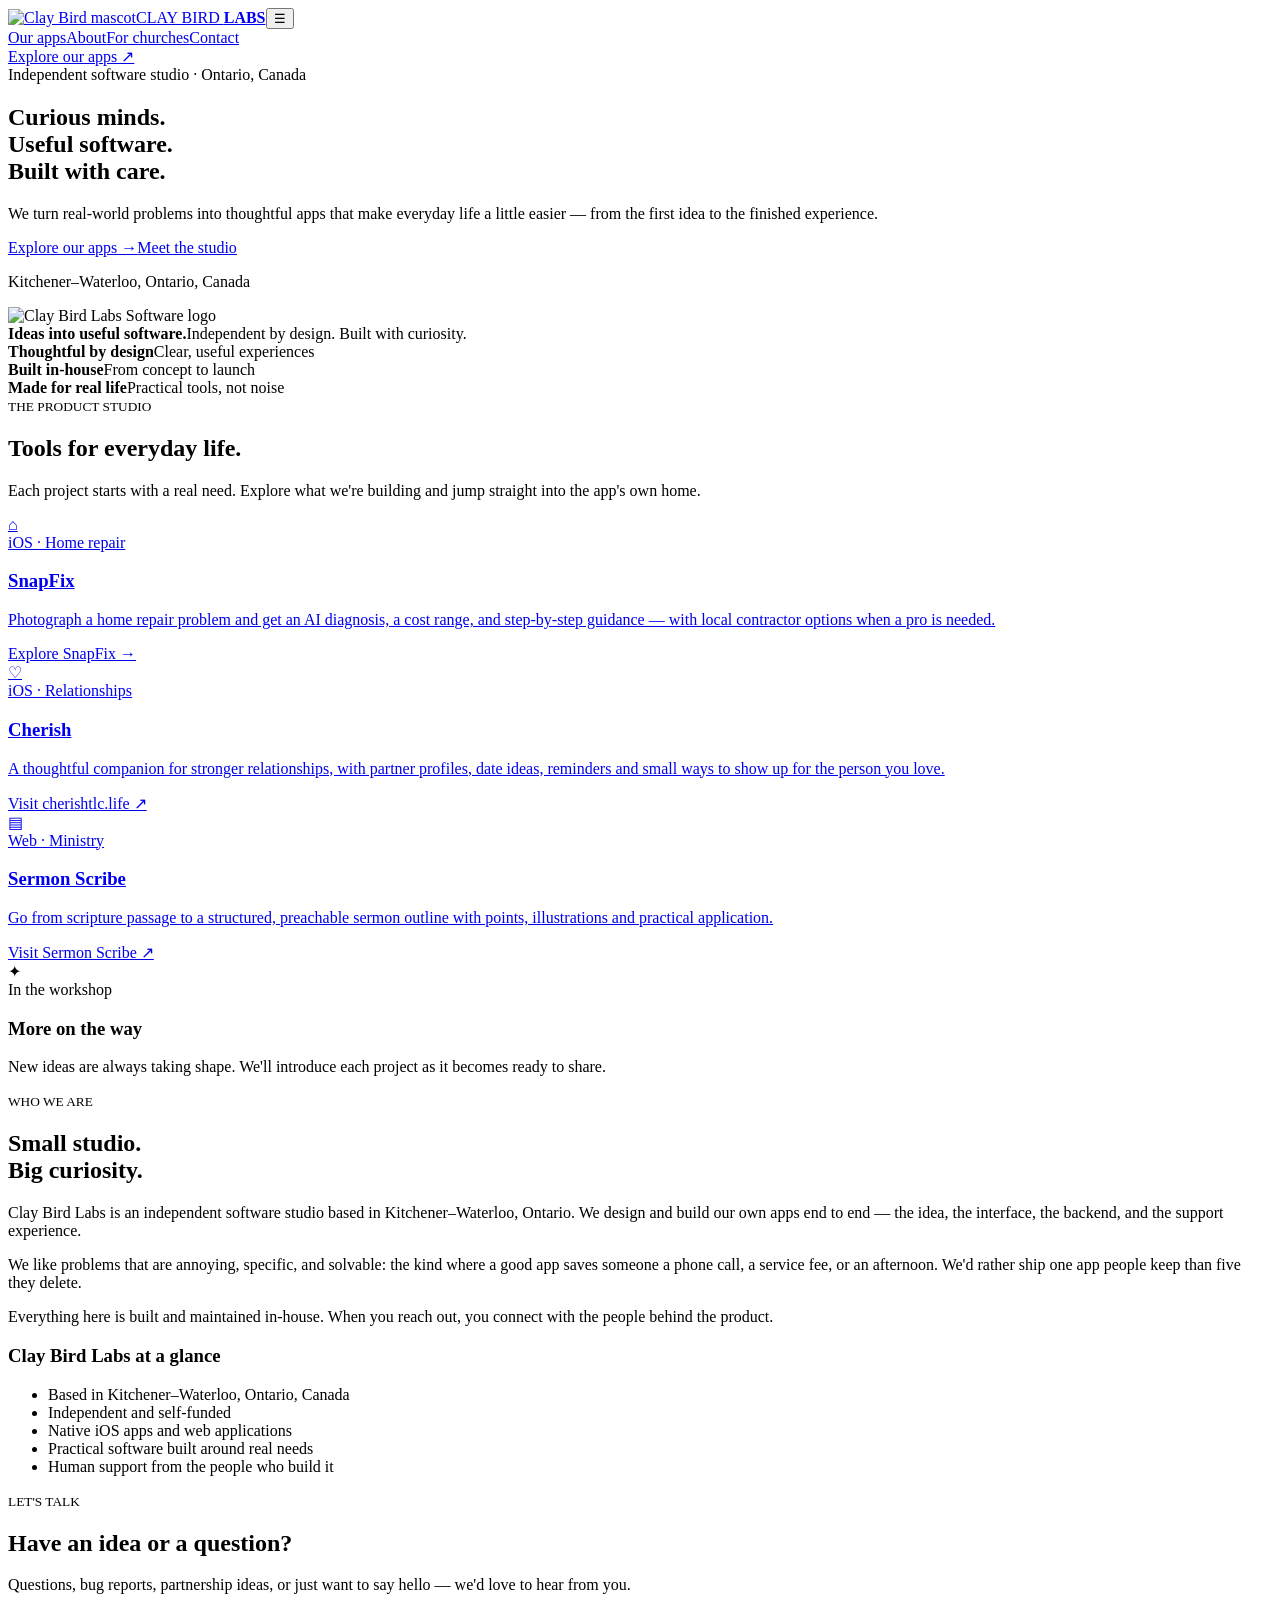
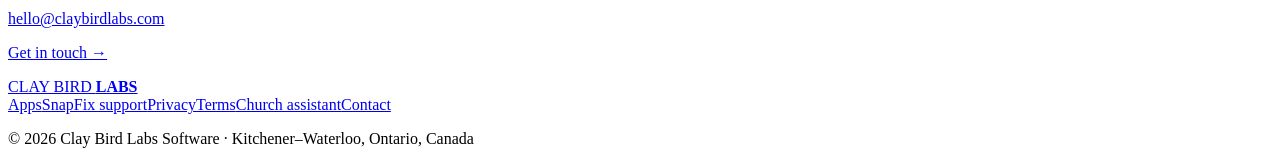
==== index.html @ 5f4f7b2f "Add index.html" ====
<!doctype html>
<html lang="en"><head><meta charset="utf-8"><meta name="viewport" content="width=device-width,initial-scale=1"><title>Clay Bird Labs Software</title><meta name="description" content="Curious minds. Useful software. Built with care."><meta name="theme-color" content="#07152b"><link rel="icon" href="favicon.svg" type="image/svg+xml"><link rel="preconnect" href="https://fonts.googleapis.com"><link rel="preconnect" href="https://fonts.gstatic.com" crossorigin><link href="https://fonts.googleapis.com/css2?family=DM+Sans:wght@400;500;600;700&family=Space+Grotesk:wght@500;600;700&display=swap" rel="stylesheet"><link rel="stylesheet" href="styles.css"></head><body><div class="ambient"></div>
<header class="nav"><div class="wrap navin"><a class="brand" href="#top"><img src="assets/claybird-bird-mascot.webp" alt="Clay Bird mascot"><span>CLAY BIRD <b>LABS</b></span></a><button class="menu" id="menu" aria-label="Toggle navigation">☰</button><nav class="links" id="links"><a href="#apps">Our apps</a><a href="#about">About</a><a href="church-assistant/">For churches</a><a href="#contact">Contact</a></nav><a class="nav-cta" href="#apps">Explore our apps ↗</a></div></header>
<main id="top"><section class="hero"><div class="wrap hero-grid"><div><span class="eyebrow">Independent software studio · Ontario, Canada</span><h1>Curious minds.<br><span class="blue">Useful software.</span><br><span class="orange">Built with care.</span></h1><p class="hero-copy">We turn real-world problems into thoughtful apps that make everyday life a little easier — from the first idea to the finished experience.</p><div class="actions"><a class="btn primary" href="#apps">Explore our apps →</a><a class="btn secondary" href="#about">Meet the studio</a></div><p class="location">Kitchener–Waterloo, Ontario, Canada</p></div><div class="logo-panel"><img src="assets/claybird-labs-logo.webp" alt="Clay Bird Labs Software logo"><div class="panel-caption"><strong>Ideas into useful software.</strong><span>Independent by design. Built with curiosity.</span></div></div></div></section>
<div class="strip"><div class="wrap stripin"><div><strong>Thoughtful by design</strong><span>Clear, useful experiences</span></div><div><strong>Built in-house</strong><span>From concept to launch</span></div><div><strong>Made for real life</strong><span>Practical tools, not noise</span></div></div></div>
<section id="apps"><div class="wrap"><div class="section-top"><div><small>THE PRODUCT STUDIO</small><h2>Tools for everyday life.</h2></div><p>Each project starts with a real need. Explore what we're building and jump straight into the app's own home.</p></div><div class="apps">
<a class="app" href="snapfix/"><div class="app-icon">⌂</div><span class="tag">iOS · Home repair</span><h3>SnapFix</h3><p>Photograph a home repair problem and get an AI diagnosis, a cost range, and step-by-step guidance — with local contractor options when a pro is needed.</p><span class="more">Explore SnapFix →</span></a>
<a class="app" href="https://cherishtlc.life/" target="_blank" rel="noopener"><div class="app-icon">♡</div><span class="tag">iOS · Relationships</span><h3>Cherish</h3><p>A thoughtful companion for stronger relationships, with partner profiles, date ideas, reminders and small ways to show up for the person you love.</p><span class="more">Visit cherishtlc.life ↗</span></a>
<a class="app" href="https://sermon-scribe.com/" target="_blank" rel="noopener"><div class="app-icon">▤</div><span class="tag">Web · Ministry</span><h3>Sermon Scribe</h3><p>Go from scripture passage to a structured, preachable sermon outline with points, illustrations and practical application.</p><span class="more">Visit Sermon Scribe ↗</span></a>
<div class="app coming"><div class="app-icon">✦</div><span class="tag">In the workshop</span><h3>More on the way</h3><p>New ideas are always taking shape. We'll introduce each project as it becomes ready to share.</p></div></div></div></section>
<section id="about"><div class="wrap about"><div><small>WHO WE ARE</small><h2>Small studio.<br>Big curiosity.</h2><p>Clay Bird Labs is an independent software studio based in Kitchener–Waterloo, Ontario. We design and build our own apps end to end — the idea, the interface, the backend, and the support experience.</p><p>We like problems that are annoying, specific, and solvable: the kind where a good app saves someone a phone call, a service fee, or an afternoon. We'd rather ship one app people keep than five they delete.</p><p>Everything here is built and maintained in-house. When you reach out, you connect with the people behind the product.</p></div><aside class="facts"><h3>Clay Bird Labs at a glance</h3><ul><li>Based in Kitchener–Waterloo, Ontario, Canada</li><li>Independent and self-funded</li><li>Native iOS apps and web applications</li><li>Practical software built around real needs</li><li>Human support from the people who build it</li></ul></aside></div></section>
<section id="contact"><div class="wrap"><div class="contact"><small>LET'S TALK</small><h2>Have an idea or a question?</h2><p>Questions, bug reports, partnership ideas, or just want to say hello — we'd love to hear from you.</p><a class="email" href="mailto:hello@claybirdlabs.com">hello@claybirdlabs.com</a><p><a class="btn primary" href="mailto:hello@claybirdlabs.com">Get in touch →</a></p></div></div></section></main>
<footer><div class="wrap foot"><a class="brand" href="#top"><img src="assets/claybird-bird-mascot.webp" alt=""><span>CLAY BIRD <b>LABS</b></span></a><nav><a href="#apps">Apps</a><a href="snapfix/support.html">SnapFix support</a><a href="snapfix/privacy.html">Privacy</a><a href="snapfix/terms.html">Terms</a><a href="church-assistant/">Church assistant</a><a href="mailto:hello@claybirdlabs.com">Contact</a></nav><p>© <span id="year"></span> Clay Bird Labs Software · Kitchener–Waterloo, Ontario, Canada</p></div></footer>
<script>const m=document.getElementById('menu'),l=document.getElementById('links');m.addEventListener('click',()=>l.classList.toggle('open'));l.querySelectorAll('a').forEach(a=>a.addEventListener('click',()=>l.classList.remove('open')));document.getElementById('year').textContent=new Date().getFullYear();</script></body></html>
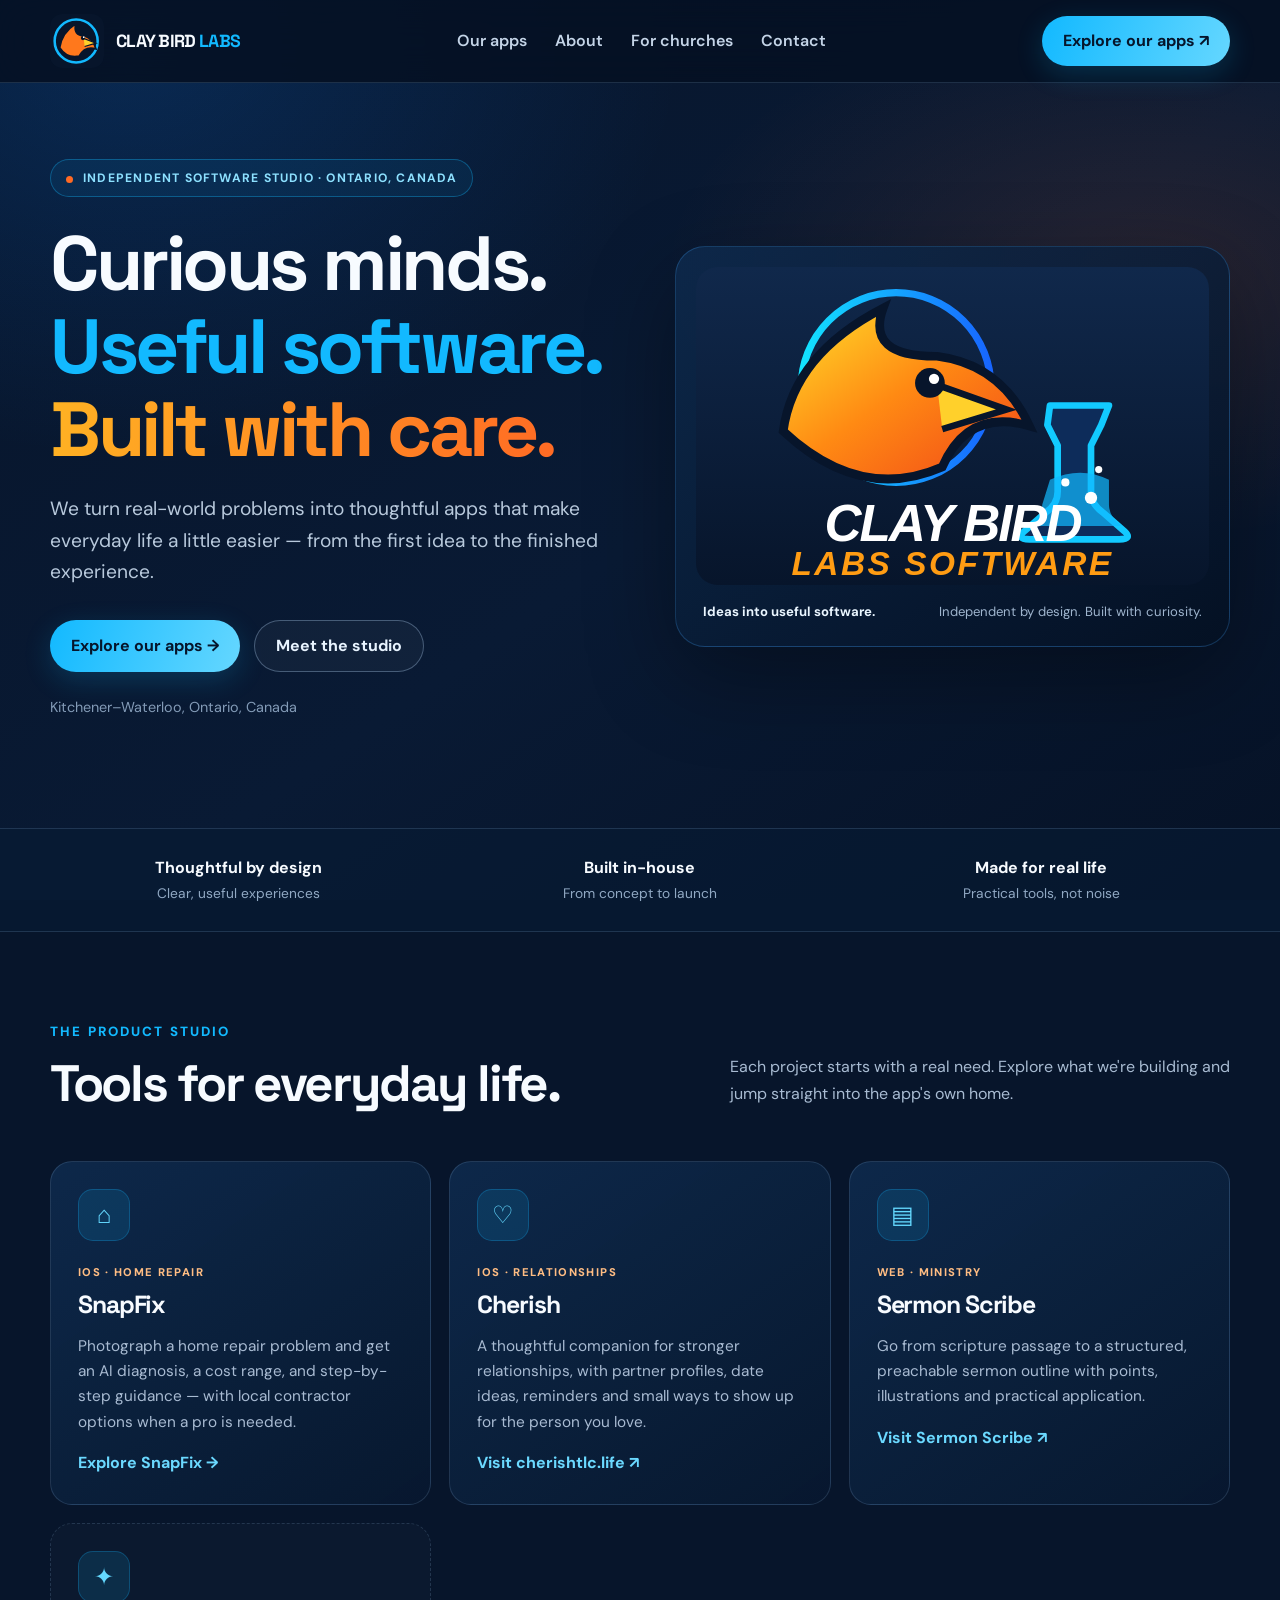
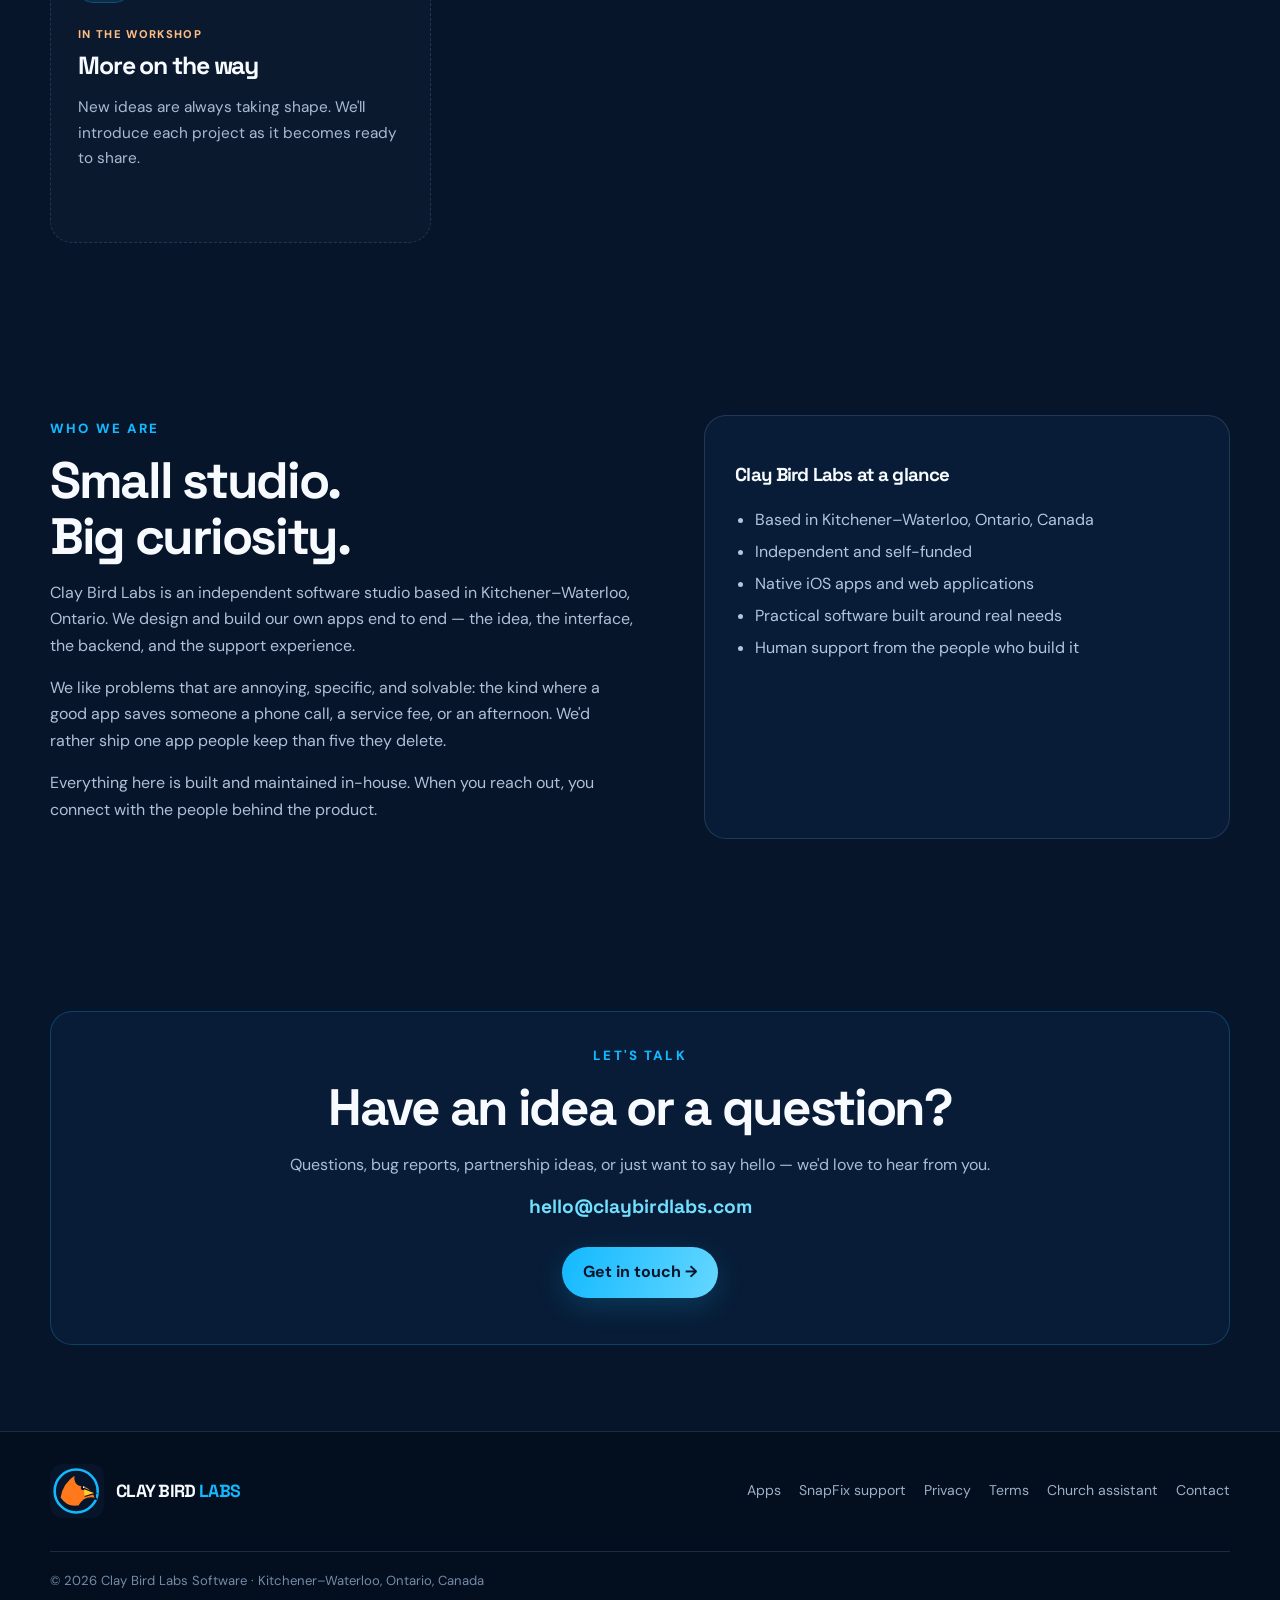
==== commit ca1396c6: "Connect live logo and mascot artwork" ====
--- a/index.html
+++ b/index.html
@@ -1,7 +1,7 @@
 <!doctype html>
 <html lang="en"><head><meta charset="utf-8"><meta name="viewport" content="width=device-width,initial-scale=1"><title>Clay Bird Labs Software</title><meta name="description" content="Curious minds. Useful software. Built with care."><meta name="theme-color" content="#07152b"><link rel="icon" href="favicon.svg" type="image/svg+xml"><link rel="preconnect" href="https://fonts.googleapis.com"><link rel="preconnect" href="https://fonts.gstatic.com" crossorigin><link href="https://fonts.googleapis.com/css2?family=DM+Sans:wght@400;500;600;700&family=Space+Grotesk:wght@500;600;700&display=swap" rel="stylesheet"><link rel="stylesheet" href="styles.css"></head><body><div class="ambient"></div>
-<header class="nav"><div class="wrap navin"><a class="brand" href="#top"><img src="assets/claybird-bird-mascot.webp" alt="Clay Bird mascot"><span>CLAY BIRD <b>LABS</b></span></a><button class="menu" id="menu" aria-label="Toggle navigation">☰</button><nav class="links" id="links"><a href="#apps">Our apps</a><a href="#about">About</a><a href="church-assistant/">For churches</a><a href="#contact">Contact</a></nav><a class="nav-cta" href="#apps">Explore our apps ↗</a></div></header>
-<main id="top"><section class="hero"><div class="wrap hero-grid"><div><span class="eyebrow">Independent software studio · Ontario, Canada</span><h1>Curious minds.<br><span class="blue">Useful software.</span><br><span class="orange">Built with care.</span></h1><p class="hero-copy">We turn real-world problems into thoughtful apps that make everyday life a little easier — from the first idea to the finished experience.</p><div class="actions"><a class="btn primary" href="#apps">Explore our apps →</a><a class="btn secondary" href="#about">Meet the studio</a></div><p class="location">Kitchener–Waterloo, Ontario, Canada</p></div><div class="logo-panel"><img src="assets/claybird-labs-logo.webp" alt="Clay Bird Labs Software logo"><div class="panel-caption"><strong>Ideas into useful software.</strong><span>Independent by design. Built with curiosity.</span></div></div></div></section>
+<header class="nav"><div class="wrap navin"><a class="brand" href="#top"><img src="assets/claybird-bird-mascot.svg" alt="Clay Bird mascot"><span>CLAY BIRD <b>LABS</b></span></a><button class="menu" id="menu" aria-label="Toggle navigation">☰</button><nav class="links" id="links"><a href="#apps">Our apps</a><a href="#about">About</a><a href="church-assistant/">For churches</a><a href="#contact">Contact</a></nav><a class="nav-cta" href="#apps">Explore our apps ↗</a></div></header>
+<main id="top"><section class="hero"><div class="wrap hero-grid"><div><span class="eyebrow">Independent software studio · Ontario, Canada</span><h1>Curious minds.<br><span class="blue">Useful software.</span><br><span class="orange">Built with care.</span></h1><p class="hero-copy">We turn real-world problems into thoughtful apps that make everyday life a little easier — from the first idea to the finished experience.</p><div class="actions"><a class="btn primary" href="#apps">Explore our apps →</a><a class="btn secondary" href="#about">Meet the studio</a></div><p class="location">Kitchener–Waterloo, Ontario, Canada</p></div><div class="logo-panel"><img src="assets/claybird-labs-logo.svg" alt="Clay Bird Labs Software logo"><div class="panel-caption"><strong>Ideas into useful software.</strong><span>Independent by design. Built with curiosity.</span></div></div></div></section>
 <div class="strip"><div class="wrap stripin"><div><strong>Thoughtful by design</strong><span>Clear, useful experiences</span></div><div><strong>Built in-house</strong><span>From concept to launch</span></div><div><strong>Made for real life</strong><span>Practical tools, not noise</span></div></div></div>
 <section id="apps"><div class="wrap"><div class="section-top"><div><small>THE PRODUCT STUDIO</small><h2>Tools for everyday life.</h2></div><p>Each project starts with a real need. Explore what we're building and jump straight into the app's own home.</p></div><div class="apps">
 <a class="app" href="snapfix/"><div class="app-icon">⌂</div><span class="tag">iOS · Home repair</span><h3>SnapFix</h3><p>Photograph a home repair problem and get an AI diagnosis, a cost range, and step-by-step guidance — with local contractor options when a pro is needed.</p><span class="more">Explore SnapFix →</span></a>
@@ -10,5 +10,5 @@
 <div class="app coming"><div class="app-icon">✦</div><span class="tag">In the workshop</span><h3>More on the way</h3><p>New ideas are always taking shape. We'll introduce each project as it becomes ready to share.</p></div></div></div></section>
 <section id="about"><div class="wrap about"><div><small>WHO WE ARE</small><h2>Small studio.<br>Big curiosity.</h2><p>Clay Bird Labs is an independent software studio based in Kitchener–Waterloo, Ontario. We design and build our own apps end to end — the idea, the interface, the backend, and the support experience.</p><p>We like problems that are annoying, specific, and solvable: the kind where a good app saves someone a phone call, a service fee, or an afternoon. We'd rather ship one app people keep than five they delete.</p><p>Everything here is built and maintained in-house. When you reach out, you connect with the people behind the product.</p></div><aside class="facts"><h3>Clay Bird Labs at a glance</h3><ul><li>Based in Kitchener–Waterloo, Ontario, Canada</li><li>Independent and self-funded</li><li>Native iOS apps and web applications</li><li>Practical software built around real needs</li><li>Human support from the people who build it</li></ul></aside></div></section>
 <section id="contact"><div class="wrap"><div class="contact"><small>LET'S TALK</small><h2>Have an idea or a question?</h2><p>Questions, bug reports, partnership ideas, or just want to say hello — we'd love to hear from you.</p><a class="email" href="mailto:hello@claybirdlabs.com">hello@claybirdlabs.com</a><p><a class="btn primary" href="mailto:hello@claybirdlabs.com">Get in touch →</a></p></div></div></section></main>
-<footer><div class="wrap foot"><a class="brand" href="#top"><img src="assets/claybird-bird-mascot.webp" alt=""><span>CLAY BIRD <b>LABS</b></span></a><nav><a href="#apps">Apps</a><a href="snapfix/support.html">SnapFix support</a><a href="snapfix/privacy.html">Privacy</a><a href="snapfix/terms.html">Terms</a><a href="church-assistant/">Church assistant</a><a href="mailto:hello@claybirdlabs.com">Contact</a></nav><p>© <span id="year"></span> Clay Bird Labs Software · Kitchener–Waterloo, Ontario, Canada</p></div></footer>
+<footer><div class="wrap foot"><a class="brand" href="#top"><img src="assets/claybird-bird-mascot.svg" alt=""><span>CLAY BIRD <b>LABS</b></span></a><nav><a href="#apps">Apps</a><a href="snapfix/support.html">SnapFix support</a><a href="snapfix/privacy.html">Privacy</a><a href="snapfix/terms.html">Terms</a><a href="church-assistant/">Church assistant</a><a href="mailto:hello@claybirdlabs.com">Contact</a></nav><p>© <span id="year"></span> Clay Bird Labs Software · Kitchener–Waterloo, Ontario, Canada</p></div></footer>
 <script>const m=document.getElementById('menu'),l=document.getElementById('links');m.addEventListener('click',()=>l.classList.toggle('open'));l.querySelectorAll('a').forEach(a=>a.addEventListener('click',()=>l.classList.remove('open')));document.getElementById('year').textContent=new Date().getFullYear();</script></body></html>
--- a/styles.css
+++ b/styles.css
@@ -0,0 +1 @@
+:root{--navy:#07152b;--navy2:#0d2344;--blue:#12b9ff;--blue2:#2875ff;--orange:#ff6a24;--gold:#ffb323;--white:#f7fbff;--muted:#a8bbd2;--line:rgba(155,197,235,.17);--max:1180px}*{box-sizing:border-box}html{scroll-behavior:smooth;scroll-padding-top:90px}body{margin:0;background:var(--navy);color:var(--white);font:16px/1.65 'DM Sans',sans-serif;overflow-x:hidden}a{color:inherit;text-decoration:none}img{max-width:100%;display:block}.wrap{width:min(var(--max),calc(100% - 48px));margin:auto}.ambient{position:fixed;inset:0;z-index:-1;pointer-events:none;background:radial-gradient(ellipse at 10% 5%,rgba(16,130,255,.18),transparent 34%),radial-gradient(ellipse at 90% 30%,rgba(255,106,36,.12),transparent 30%),linear-gradient(145deg,#07152b,#091a34 55%,#061226)}.nav{position:sticky;top:0;z-index:20;background:rgba(5,17,35,.88);backdrop-filter:blur(18px);border-bottom:1px solid var(--line)}.navin{height:82px;display:flex;align-items:center;justify-content:space-between;gap:24px}.brand{display:flex;align-items:center;gap:12px;font:700 1.1rem 'Space Grotesk';letter-spacing:-.04em}.brand img{width:54px;height:54px;object-fit:contain;border-radius:12px}.brand b{color:var(--blue)}.links{display:flex;gap:28px;color:#c4d4e7;font-weight:600}.links a:hover,footer a:hover{color:var(--blue)}.nav-cta,.btn{display:inline-flex;align-items:center;justify-content:center;padding:12px 21px;border-radius:999px;font-weight:700}.nav-cta,.btn.primary{color:#06152b;background:linear-gradient(110deg,var(--blue),#65d7ff);box-shadow:0 8px 28px #12b9ff30}.menu{display:none;background:none;border:1px solid var(--line);color:white;border-radius:12px;padding:9px 12px}.hero{padding:76px 0 94px}.hero-grid{display:grid;grid-template-columns:1.02fr .98fr;gap:48px;align-items:center}.eyebrow{display:inline-flex;border:1px solid #12b9ff55;background:#12b9ff12;color:#8de1ff;border-radius:999px;padding:8px 15px;font-size:.76rem;font-weight:700;letter-spacing:.1em;text-transform:uppercase}.eyebrow:before{content:' ';width:7px;height:7px;border-radius:50%;background:var(--orange);margin:8px 10px 0 0}h1,h2,h3{font-family:'Space Grotesk';line-height:1.08;letter-spacing:-.045em}h1{font-size:clamp(3rem,6vw,5.3rem);margin:25px 0 22px}h1 .blue{color:var(--blue)}h1 .orange{background:linear-gradient(100deg,var(--gold),var(--orange));background-clip:text;color:transparent}.hero-copy{font-size:1.2rem;color:#b8c9dc;max-width:590px}.actions{display:flex;gap:14px;flex-wrap:wrap;margin:32px 0 24px}.btn.secondary{border:1px solid #b2d3f255;background:#ffffff09;color:#e8f4ff}.location{font-size:.9rem;color:#839bb7}.logo-panel{padding:20px;border:1px solid #44a7ff3d;border-radius:30px;background:linear-gradient(145deg,#0e2b4fcc,#041022cc);box-shadow:0 30px 90px #0005}.logo-panel img{width:100%;border-radius:18px}.panel-caption{display:flex;justify-content:space-between;gap:14px;padding:16px 7px 4px;color:#9fb5ce;font-size:.82rem}.panel-caption strong{color:#eaf6ff}.strip{border-block:1px solid var(--line);background:#081b3499}.stripin{display:grid;grid-template-columns:repeat(3,1fr);gap:24px;padding:26px 0;text-align:center}.strip strong,.strip span{display:block}.strip span{font-size:.86rem;color:#91a9c4}section{padding:86px 0}small{color:var(--blue);font-weight:800;letter-spacing:.16em}h2{font-size:clamp(2.2rem,4vw,3.4rem);margin:12px 0}.section-top{display:flex;justify-content:space-between;align-items:end;gap:30px;margin-bottom:38px}.section-top p{max-width:500px;color:var(--muted)}.apps{display:grid;grid-template-columns:repeat(3,1fr);gap:18px}.app{min-height:320px;padding:27px;border:1px solid var(--line);border-radius:22px;background:linear-gradient(145deg,#0f2b4ee0,#08182fe8);transition:.25s}.app:hover{transform:translateY(-6px);border-color:#12b9ff80;box-shadow:0 22px 55px #0004}.app-icon{width:52px;height:52px;border-radius:15px;display:grid;place-items:center;background:#12b9ff20;border:1px solid #12b9ff40;color:#64d9ff;font-size:1.5rem}.tag{display:inline-block;margin:22px 0 10px;color:#ffbd83;font-size:.7rem;font-weight:800;letter-spacing:.12em;text-transform:uppercase}.app h3{font-size:1.55rem;margin:0 0 12px}.app p{color:#a8bbd2;font-size:.96rem}.more{color:#6bd9ff;font-weight:700}.coming{border-style:dashed;background:#ffffff05}.about{display:grid;grid-template-columns:1fr .9fr;gap:70px}.about p{color:#afc1d6}.facts,.contact{padding:30px;border:1px solid var(--line);border-radius:22px;background:#0b203cb8}.facts ul{padding-left:20px;color:#b3c6dc;line-height:2}.contact{text-align:center;border-color:#12b9ff40}.contact p{color:#a9bed5}.email{color:#72dfff;font:700 1.2rem 'Space Grotesk'}.contact .btn{margin-top:10px}footer{border-top:1px solid var(--line);padding:32px 0;background:#030d1bbd}.foot{display:flex;align-items:center;justify-content:space-between;gap:20px;flex-wrap:wrap}.foot nav{display:flex;gap:18px;flex-wrap:wrap;color:#9cb0c7;font-size:.88rem}.foot p{width:100%;padding-top:18px;border-top:1px solid var(--line);color:#748ca8;font-size:.82rem}@media(max-width:900px){.hero-grid,.about{grid-template-columns:1fr}.apps{grid-template-columns:repeat(2,1fr)}.section-top{display:block}}@media(max-width:650px){.wrap{width:calc(100% - 34px)}.brand img{width:46px;height:46px}.menu{display:block}.nav-cta{display:none}.links{display:none;position:absolute;top:72px;left:0;right:0;padding:18px 24px;background:#07172e;flex-direction:column}.links.open{display:flex}.hero{padding:55px 0 65px}section{padding:66px 0}.apps,.stripin{grid-template-columns:1fr}.panel-caption{display:block}.foot{align-items:flex-start;flex-direction:column}}@media(prefers-reduced-motion:reduce){html{scroll-behavior:auto}*,*:before,*:after{transition:none!important}}
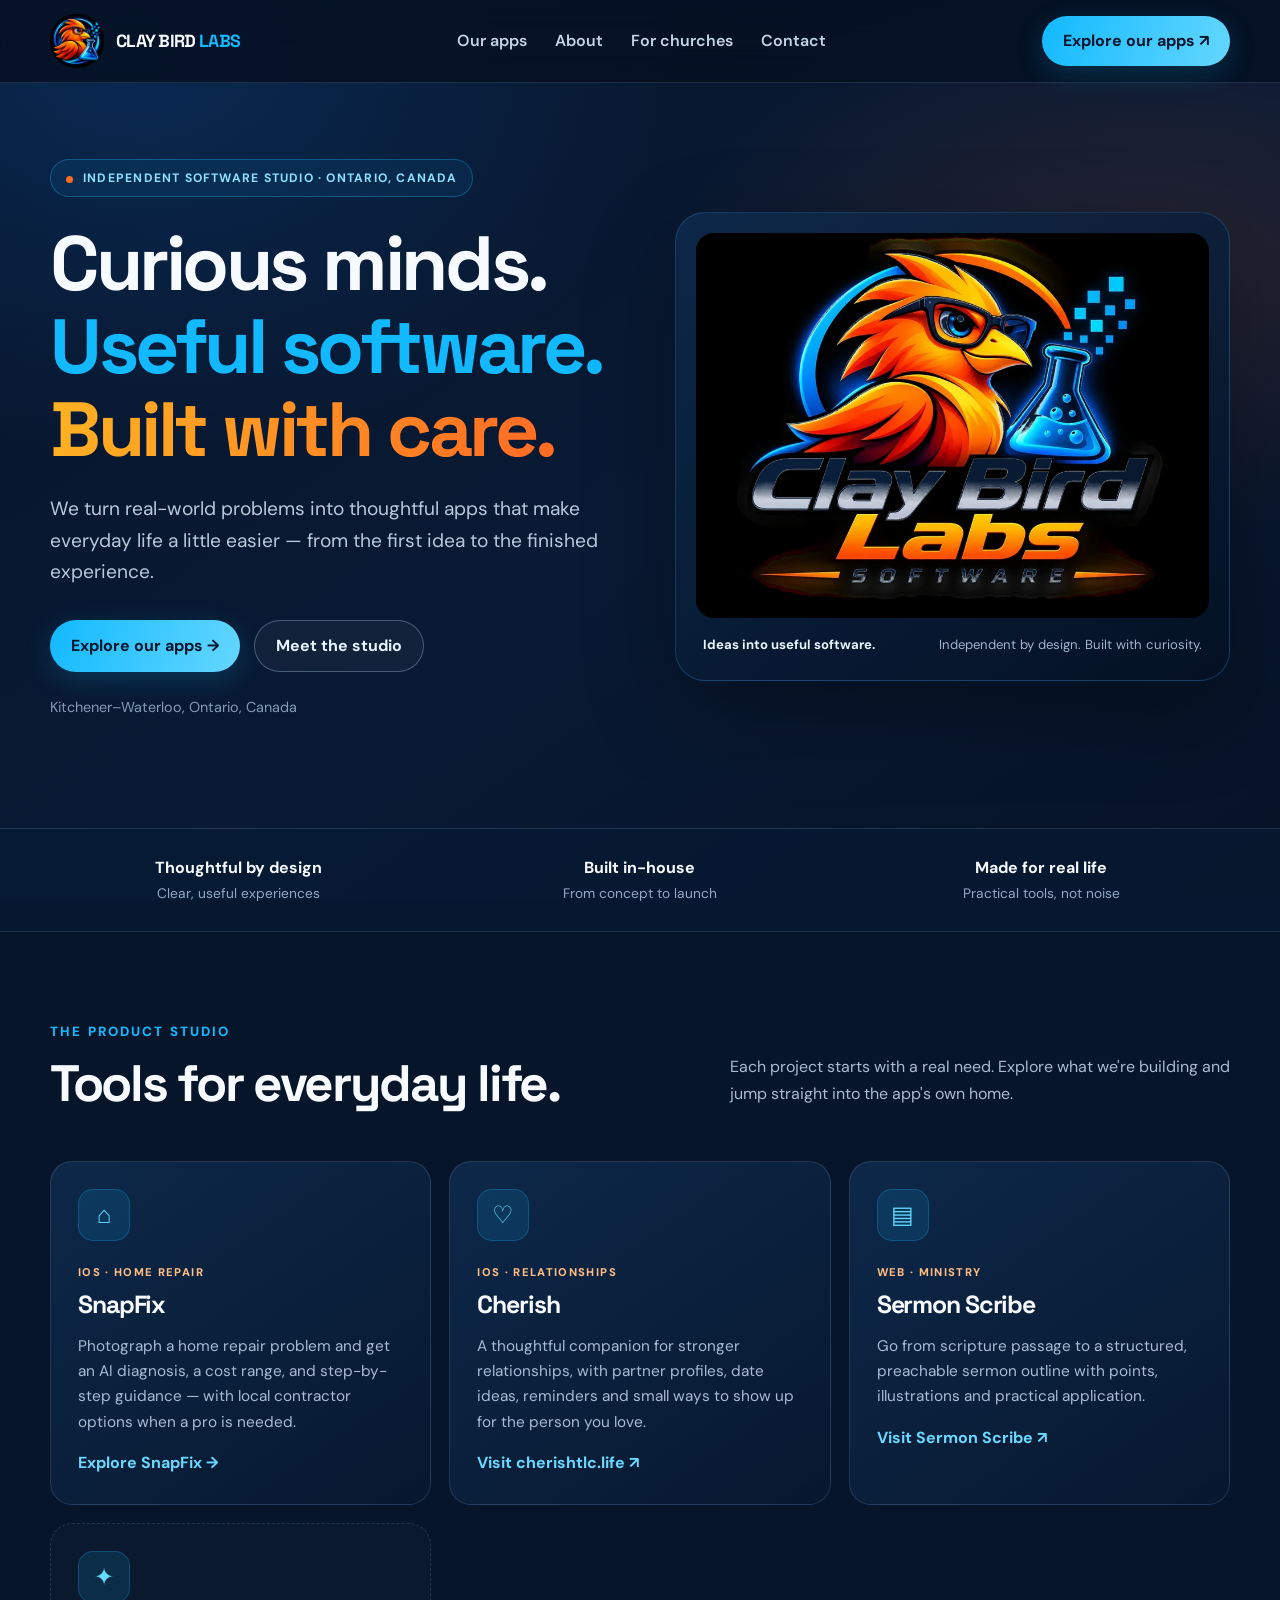
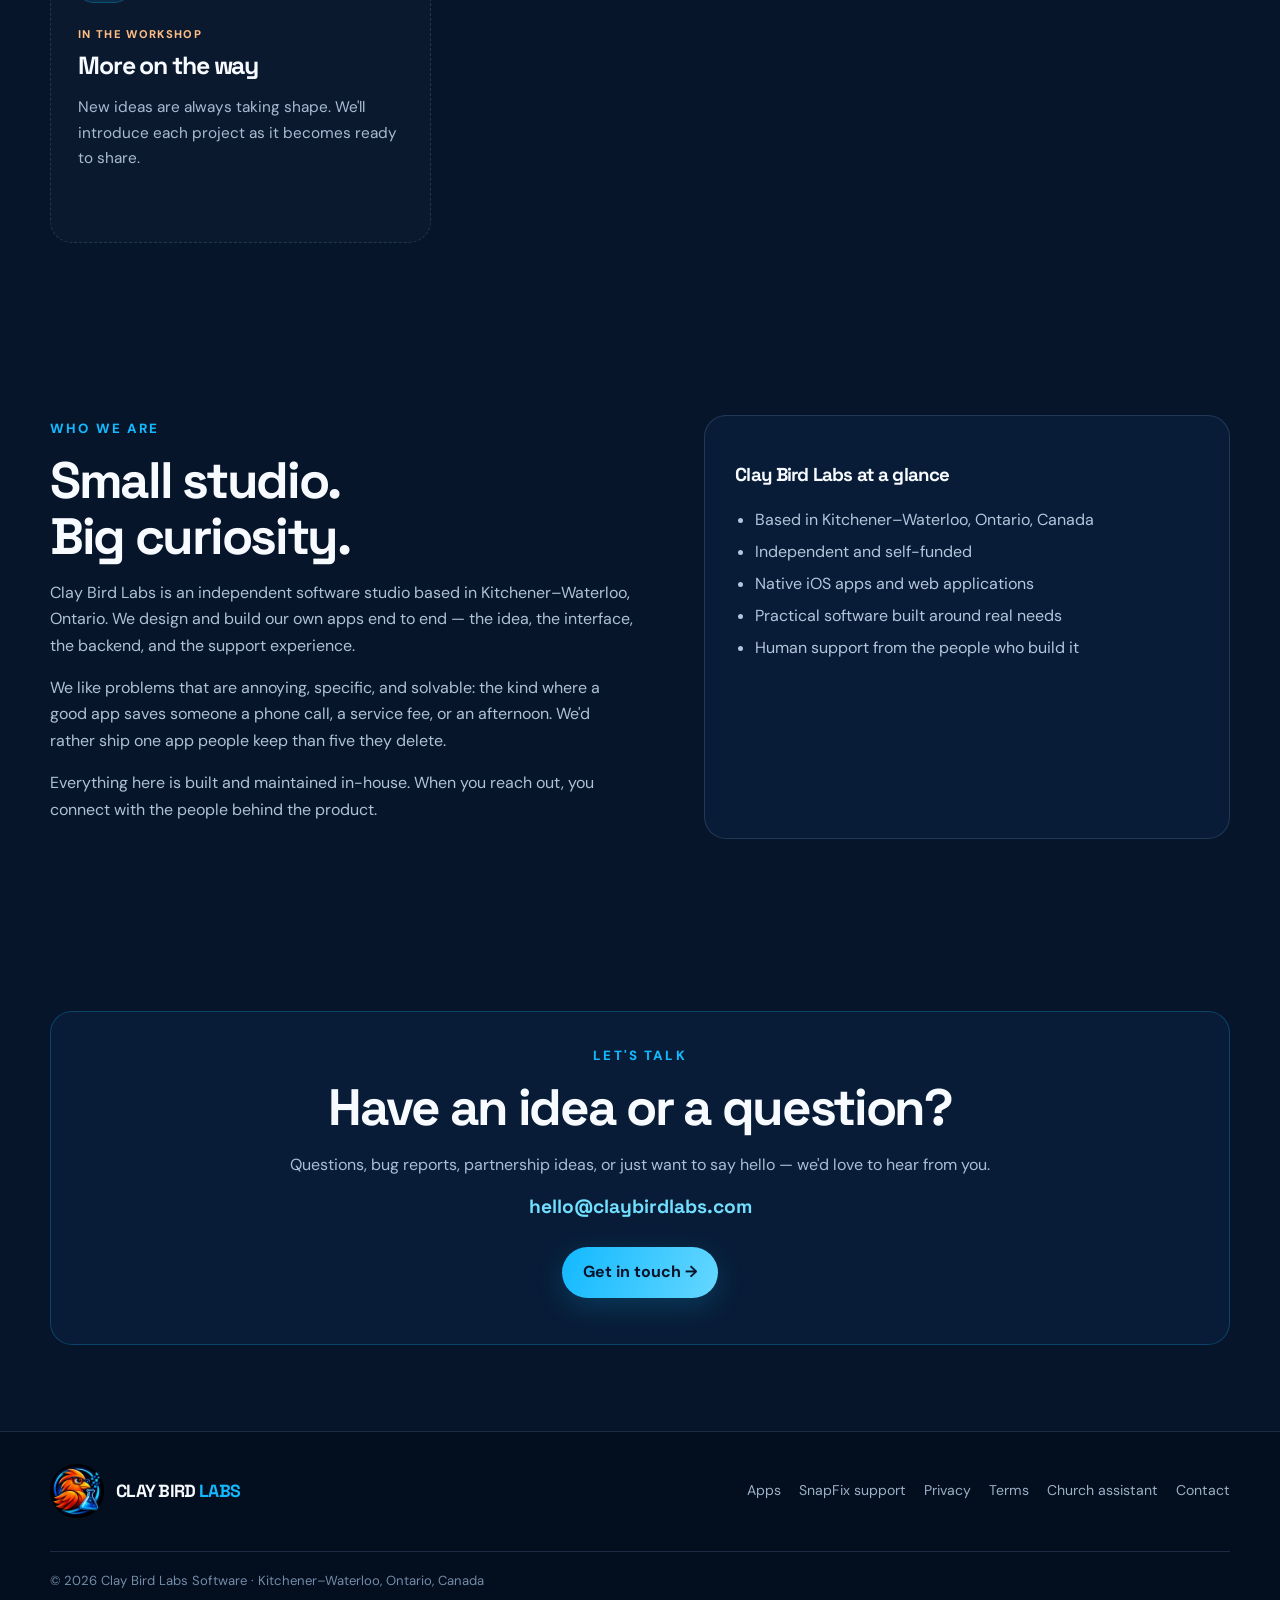
==== commit f7275761: "Use the real Clay Bird Labs logo and mascot Co-Authored-By: Claude Opus 5.5 <noreply@anthropic.com> " ====
--- a/index.html
+++ b/index.html
@@ -1,7 +1,7 @@
 <!doctype html>
-<html lang="en"><head><meta charset="utf-8"><meta name="viewport" content="width=device-width,initial-scale=1"><title>Clay Bird Labs Software</title><meta name="description" content="Curious minds. Useful software. Built with care."><meta name="theme-color" content="#07152b"><link rel="icon" href="favicon.svg" type="image/svg+xml"><link rel="preconnect" href="https://fonts.googleapis.com"><link rel="preconnect" href="https://fonts.gstatic.com" crossorigin><link href="https://fonts.googleapis.com/css2?family=DM+Sans:wght@400;500;600;700&family=Space+Grotesk:wght@500;600;700&display=swap" rel="stylesheet"><link rel="stylesheet" href="styles.css"></head><body><div class="ambient"></div>
-<header class="nav"><div class="wrap navin"><a class="brand" href="#top"><img src="assets/claybird-bird-mascot.svg" alt="Clay Bird mascot"><span>CLAY BIRD <b>LABS</b></span></a><button class="menu" id="menu" aria-label="Toggle navigation">☰</button><nav class="links" id="links"><a href="#apps">Our apps</a><a href="#about">About</a><a href="church-assistant/">For churches</a><a href="#contact">Contact</a></nav><a class="nav-cta" href="#apps">Explore our apps ↗</a></div></header>
-<main id="top"><section class="hero"><div class="wrap hero-grid"><div><span class="eyebrow">Independent software studio · Ontario, Canada</span><h1>Curious minds.<br><span class="blue">Useful software.</span><br><span class="orange">Built with care.</span></h1><p class="hero-copy">We turn real-world problems into thoughtful apps that make everyday life a little easier — from the first idea to the finished experience.</p><div class="actions"><a class="btn primary" href="#apps">Explore our apps →</a><a class="btn secondary" href="#about">Meet the studio</a></div><p class="location">Kitchener–Waterloo, Ontario, Canada</p></div><div class="logo-panel"><img src="assets/claybird-labs-logo.svg" alt="Clay Bird Labs Software logo"><div class="panel-caption"><strong>Ideas into useful software.</strong><span>Independent by design. Built with curiosity.</span></div></div></div></section>
+<html lang="en"><head><meta charset="utf-8"><meta name="viewport" content="width=device-width,initial-scale=1"><title>Clay Bird Labs Software</title><meta name="description" content="Curious minds. Useful software. Built with care."><meta name="theme-color" content="#07152b"><link rel="icon" href="assets/claybird-favicon.png" type="image/png"><link rel="preconnect" href="https://fonts.googleapis.com"><link rel="preconnect" href="https://fonts.gstatic.com" crossorigin><link href="https://fonts.googleapis.com/css2?family=DM+Sans:wght@400;500;600;700&family=Space+Grotesk:wght@500;600;700&display=swap" rel="stylesheet"><link rel="stylesheet" href="styles.css"></head><body><div class="ambient"></div>
+<header class="nav"><div class="wrap navin"><a class="brand" href="#top"><img src="assets/claybird-mascot.webp" alt="Clay Bird mascot"><span>CLAY BIRD <b>LABS</b></span></a><button class="menu" id="menu" aria-label="Toggle navigation">☰</button><nav class="links" id="links"><a href="#apps">Our apps</a><a href="#about">About</a><a href="church-assistant/">For churches</a><a href="#contact">Contact</a></nav><a class="nav-cta" href="#apps">Explore our apps ↗</a></div></header>
+<main id="top"><section class="hero"><div class="wrap hero-grid"><div><span class="eyebrow">Independent software studio · Ontario, Canada</span><h1>Curious minds.<br><span class="blue">Useful software.</span><br><span class="orange">Built with care.</span></h1><p class="hero-copy">We turn real-world problems into thoughtful apps that make everyday life a little easier — from the first idea to the finished experience.</p><div class="actions"><a class="btn primary" href="#apps">Explore our apps →</a><a class="btn secondary" href="#about">Meet the studio</a></div><p class="location">Kitchener–Waterloo, Ontario, Canada</p></div><div class="logo-panel"><img src="assets/claybird-labs-logo.webp" alt="Clay Bird Labs Software logo"><div class="panel-caption"><strong>Ideas into useful software.</strong><span>Independent by design. Built with curiosity.</span></div></div></div></section>
 <div class="strip"><div class="wrap stripin"><div><strong>Thoughtful by design</strong><span>Clear, useful experiences</span></div><div><strong>Built in-house</strong><span>From concept to launch</span></div><div><strong>Made for real life</strong><span>Practical tools, not noise</span></div></div></div>
 <section id="apps"><div class="wrap"><div class="section-top"><div><small>THE PRODUCT STUDIO</small><h2>Tools for everyday life.</h2></div><p>Each project starts with a real need. Explore what we're building and jump straight into the app's own home.</p></div><div class="apps">
 <a class="app" href="snapfix/"><div class="app-icon">⌂</div><span class="tag">iOS · Home repair</span><h3>SnapFix</h3><p>Photograph a home repair problem and get an AI diagnosis, a cost range, and step-by-step guidance — with local contractor options when a pro is needed.</p><span class="more">Explore SnapFix →</span></a>
@@ -10,5 +10,5 @@
 <div class="app coming"><div class="app-icon">✦</div><span class="tag">In the workshop</span><h3>More on the way</h3><p>New ideas are always taking shape. We'll introduce each project as it becomes ready to share.</p></div></div></div></section>
 <section id="about"><div class="wrap about"><div><small>WHO WE ARE</small><h2>Small studio.<br>Big curiosity.</h2><p>Clay Bird Labs is an independent software studio based in Kitchener–Waterloo, Ontario. We design and build our own apps end to end — the idea, the interface, the backend, and the support experience.</p><p>We like problems that are annoying, specific, and solvable: the kind where a good app saves someone a phone call, a service fee, or an afternoon. We'd rather ship one app people keep than five they delete.</p><p>Everything here is built and maintained in-house. When you reach out, you connect with the people behind the product.</p></div><aside class="facts"><h3>Clay Bird Labs at a glance</h3><ul><li>Based in Kitchener–Waterloo, Ontario, Canada</li><li>Independent and self-funded</li><li>Native iOS apps and web applications</li><li>Practical software built around real needs</li><li>Human support from the people who build it</li></ul></aside></div></section>
 <section id="contact"><div class="wrap"><div class="contact"><small>LET'S TALK</small><h2>Have an idea or a question?</h2><p>Questions, bug reports, partnership ideas, or just want to say hello — we'd love to hear from you.</p><a class="email" href="mailto:hello@claybirdlabs.com">hello@claybirdlabs.com</a><p><a class="btn primary" href="mailto:hello@claybirdlabs.com">Get in touch →</a></p></div></div></section></main>
-<footer><div class="wrap foot"><a class="brand" href="#top"><img src="assets/claybird-bird-mascot.svg" alt=""><span>CLAY BIRD <b>LABS</b></span></a><nav><a href="#apps">Apps</a><a href="snapfix/support.html">SnapFix support</a><a href="snapfix/privacy.html">Privacy</a><a href="snapfix/terms.html">Terms</a><a href="church-assistant/">Church assistant</a><a href="mailto:hello@claybirdlabs.com">Contact</a></nav><p>© <span id="year"></span> Clay Bird Labs Software · Kitchener–Waterloo, Ontario, Canada</p></div></footer>
+<footer><div class="wrap foot"><a class="brand" href="#top"><img src="assets/claybird-mascot.webp" alt=""><span>CLAY BIRD <b>LABS</b></span></a><nav><a href="#apps">Apps</a><a href="snapfix/support.html">SnapFix support</a><a href="snapfix/privacy.html">Privacy</a><a href="snapfix/terms.html">Terms</a><a href="church-assistant/">Church assistant</a><a href="mailto:hello@claybirdlabs.com">Contact</a></nav><p>© <span id="year"></span> Clay Bird Labs Software · Kitchener–Waterloo, Ontario, Canada</p></div></footer>
 <script>const m=document.getElementById('menu'),l=document.getElementById('links');m.addEventListener('click',()=>l.classList.toggle('open'));l.querySelectorAll('a').forEach(a=>a.addEventListener('click',()=>l.classList.remove('open')));document.getElementById('year').textContent=new Date().getFullYear();</script></body></html>
